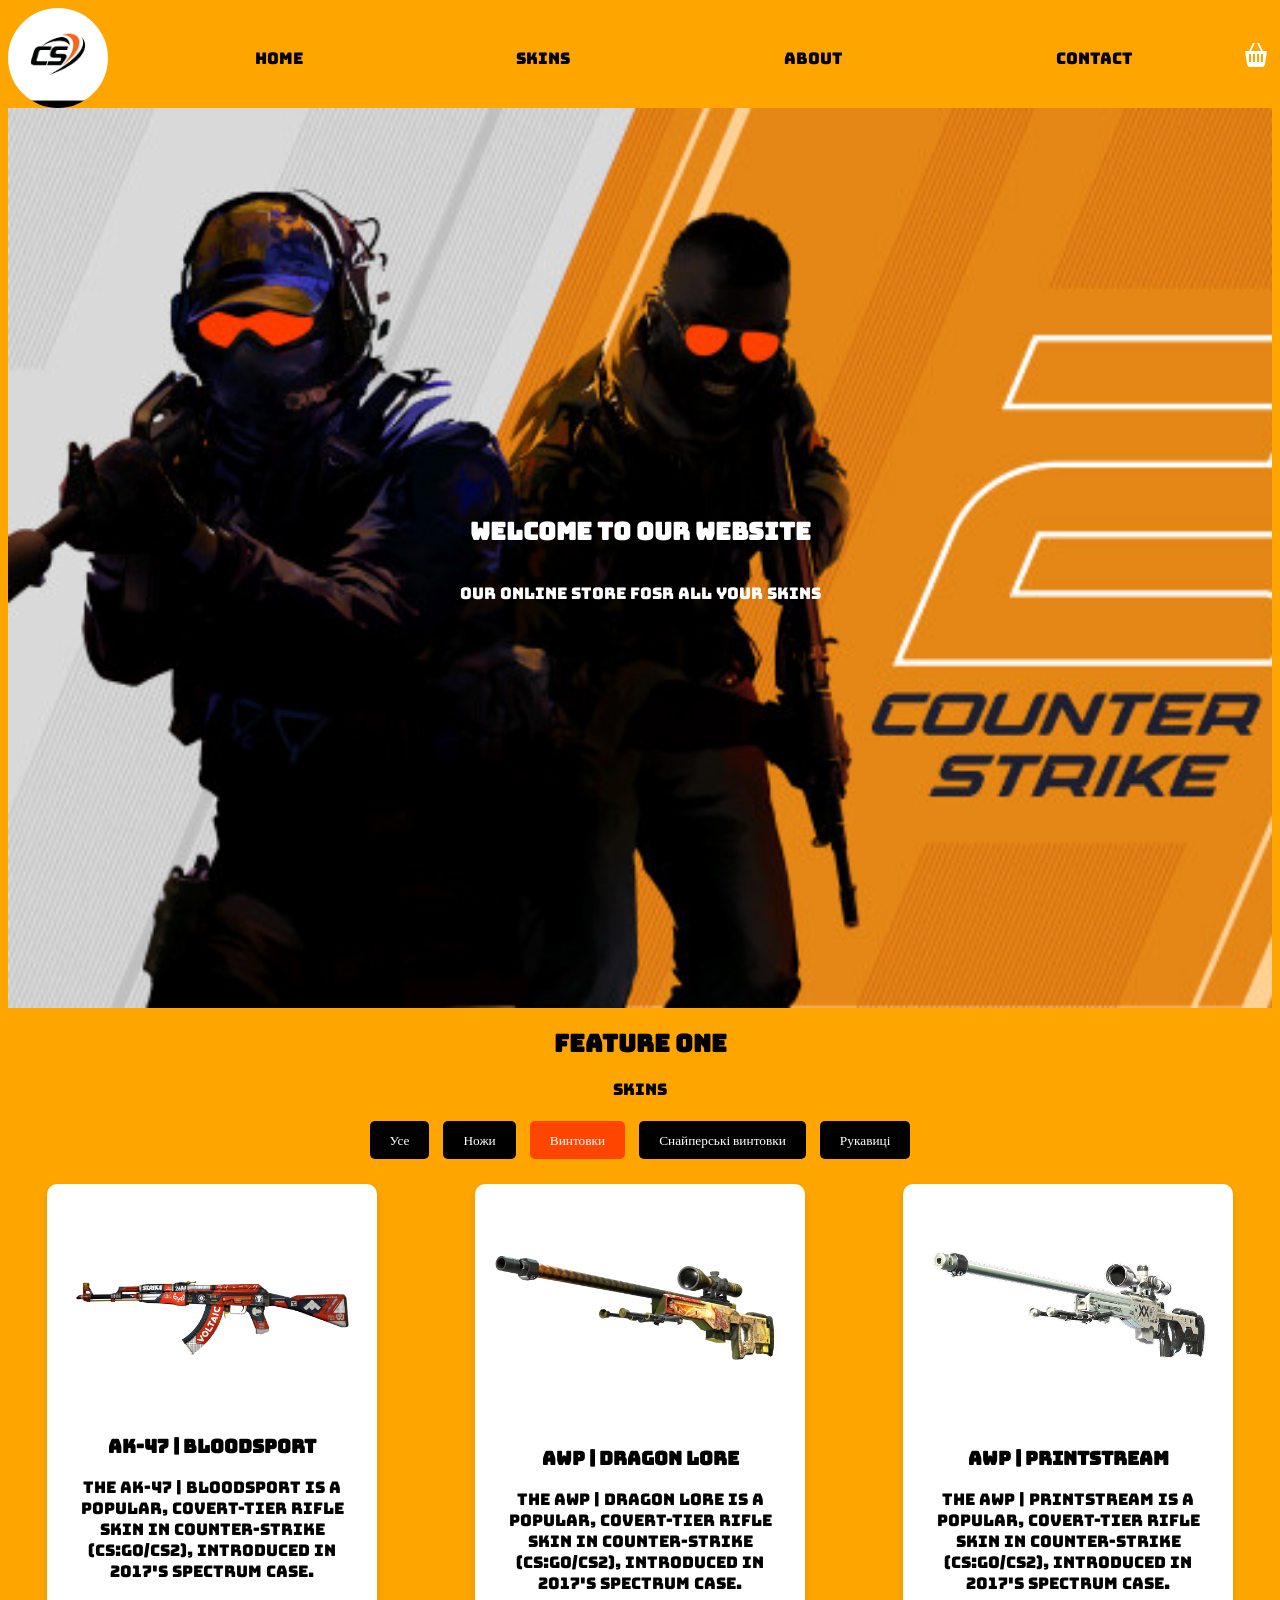
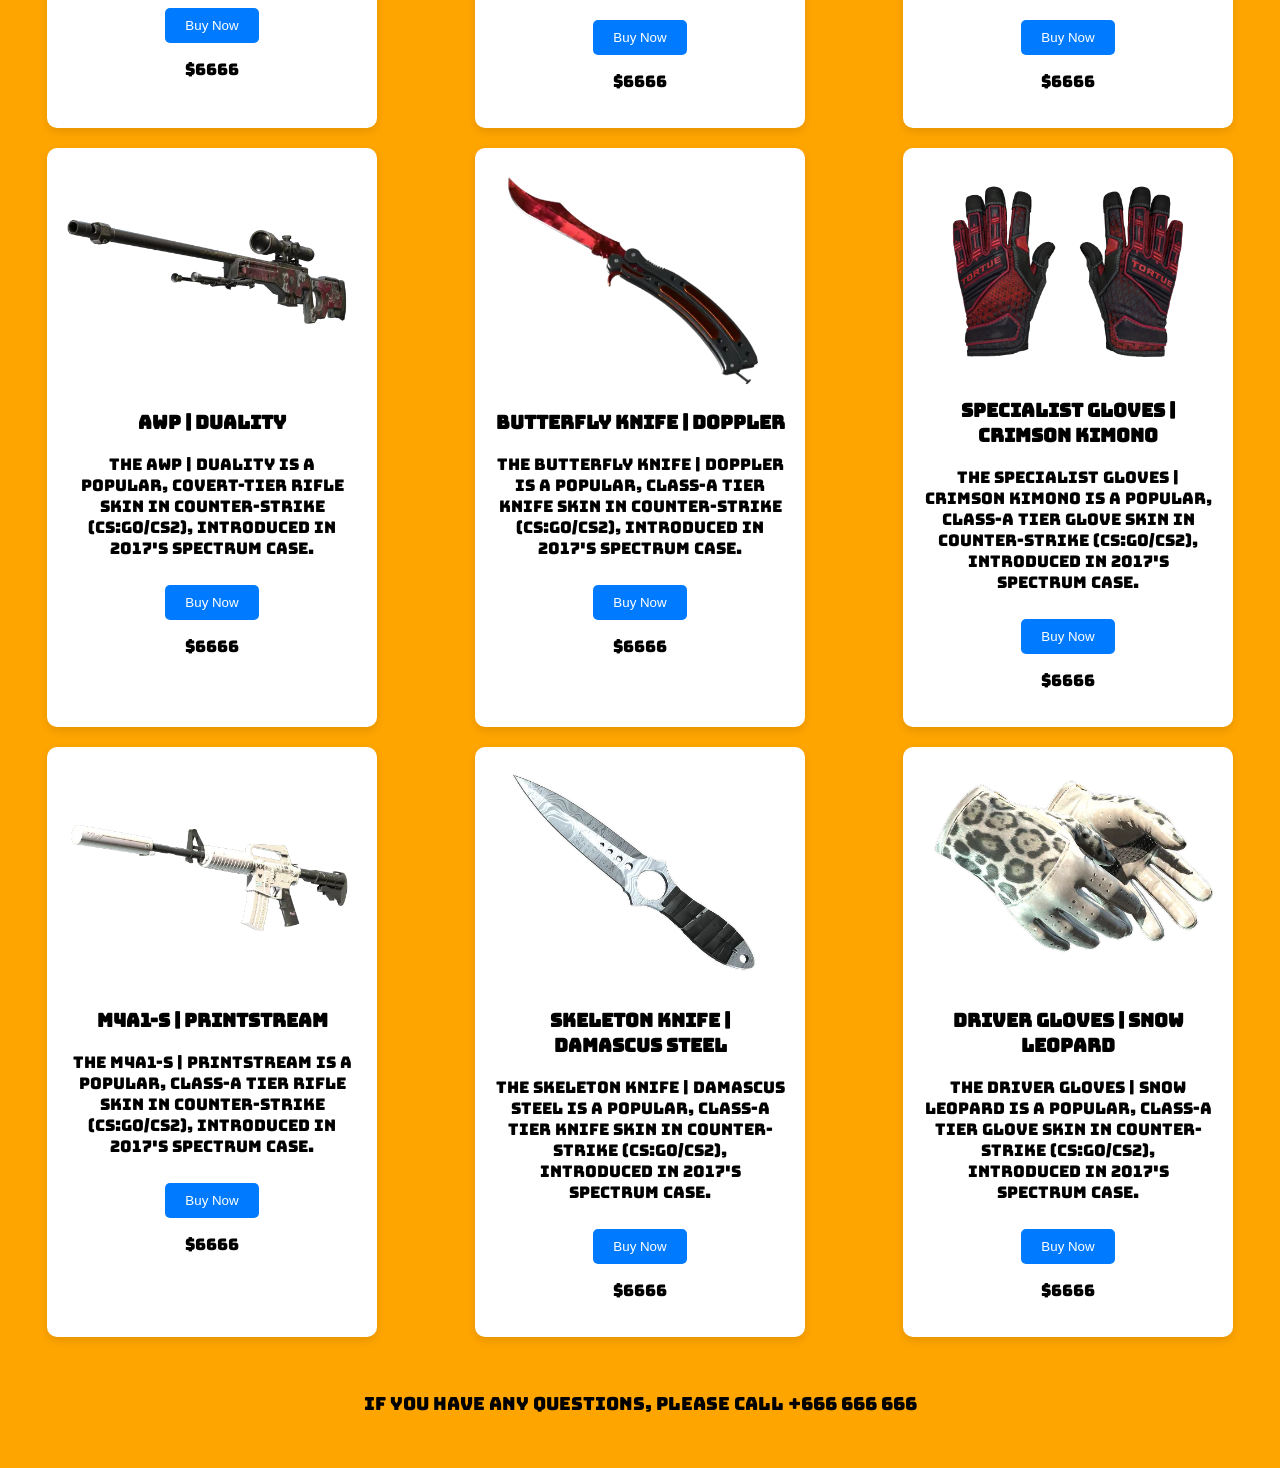
==== index.html @ 3e2fc069 "first commit" ====
<!DOCTYPE html>
<html lang="en">
<head>
    <meta charset="UTF-8">
    <meta name="viewport" content="width=device-width, initial-scale=1.0">
    <title>Document</title>
    <link rel="stylesheet" href="style.css">
</head>
<body>
    <header>
        <img src="./img/cs.png" alt="Logo" class="logo">
        <nav>
            <ul>
                <li><a href="#">Home</a></li>
                <li><a href="#">Skins</a></li>
                <li><a href="#">About</a></li>
                <li><a href="#">Contact</a></li>
            </ul>
        </nav>
        <div class="cart-icon" id="cart-icon">
        <svg xmlns="http://www.w3.org/2000/svg" width="32" height="32" viewBox="0 0 64 64" role="img" aria-label="Shopping basket">
          <title>Shopping basket</title>
          <path fill="white" fill-rule="evenodd" d="
            M10 22h44l-4 26c-0.5 4-3 6-6 6H20c-3 0-5.5-2-6-6l-4-26Z
            M18 28h4v16h-4z
            M26 28h4v16h-4z
            M34 28h4v16h-4z
            M42 28h4v16h-4z">
          </path>
          <path fill="white" d="M18 22L26 6h4l-8 16Z"></path>
          <path fill="white" d="M46 22L38 6h-4l8 16Z"></path>
        </svg>

      </div>
    </header>
    <main>
        <aside class="cart-modal">
            <h2>Ваші товари</h2>
            <p>Сумма: <span class="cart-total"></span></p>

            <div class="cart-buttons">
                <button id="btn-clear" class="sell-btn">Очистити кошик</button>
                <button id="btn-buy" class="buy-btn">Оформити замовлення</button>
            </div>
        </aside>
        <section class="hero">
            <h1>Welcome to Our Website</h1>
            <p>Our online store fosr all your skins</p>
           
        </section>
        <section class="features">
            <div class="feature">
                <h2>Feature One</h2>
                <p>Skins</p>
            </div>
            <div class="filter-buttons">
                <button data-filter="all" class="filter-btn">Усе</button>
                <button data-filter="knife" class="filter-btn">Ножи</button>
                <button data-filter="rifles" class="filter-btn active">Винтовки</button>
                <button data-filter="sniper" class="filter-btn">Снайперські винтовки</button>
                <button data-filter="gloves" class="filter-btn">Рукавиці</button>
            </div>
            <div class="cards">
                <div data-category="rifles" class="card">
                    <img src="./img/кровавий спорт.png" alt="Card Image">
                    <h3>AK-47 | Bloodsport</h3>
                    <p>The AK-47 | Bloodsport is a popular, Covert-tier rifle skin in Counter-Strike (CS:GO/CS2), introduced in 2017's Spectrum Case.</p>
                    <button class="buy-button">Buy Now</button>
                    <p class="card-price">$6666</p>
                </div>
                <div data-category="sniper" class="card">
                    <img src="./img/awp.webp" alt="Card Image">
                    <h3>AWP | Dragon Lore</h3>
                    <p>The AWP | Dragon Lore is a popular, Covert-tier rifle skin in Counter-Strike (CS:GO/CS2), introduced in 2017's Spectrum Case.</p>
                    <button class="buy-button">Buy Now</button>
                    <p class="card-price">$6666</p>
                </div>
                <div data-category="sniper" class="card">
                    <img src="./img/awp2.webp" alt="Card Image">
                    <h3>AWP | Printstream</h3>
                    <p>The AWP | Printstream is a popular, Covert-tier rifle skin in Counter-Strike (CS:GO/CS2), introduced in 2017's Spectrum Case.</p>
                    <button class="buy-button">Buy Now</button>
                    <p class="card-price">$6666</p>
                </div>
                <div data-category="sniper"  class="card">
                    <img src="./img/awp3.webp" alt="Card Image">
                    <h3>AWP | Duality</h3>
                    <p>The AWP | Duality is a popular, Covert-tier rifle skin in Counter-Strike (CS:GO/CS2), introduced in 2017's Spectrum Case.</p>
                    <button class="buy-button">Buy Now</button>
                    <p class="card-price">$6666</p>
                </div>
                <div data-category="knife" class="card">
                    <img src="./img/aaa.webp" alt="Card Image">
                    <h3>Butterfly Knife | Doppler</h3>
                    <p>The Butterfly Knife | Doppler is a popular, Class-A tier knife skin in Counter-Strike (CS:GO/CS2), introduced in 2017's Spectrum Case.</p>
                    <button class="buy-button">Buy Now</button>
                    <p class="card-price">$6666</p>
                </div>
                <div data-category="gloves" class="card">
                    <img src="./img/gg.png" alt="Card Image">
                    <h3> Specialist Gloves | Crimson Kimono</h3>
                    <p>The Specialist Gloves | Crimson Kimono is a popular, Class-A tier glove skin in Counter-Strike (CS:GO/CS2), introduced in 2017's Spectrum Case.</p>
                    <button class="buy-button">Buy Now</button>
                    <p class="card-price">$6666</p>
                </div>
                <div data-category="rifles" class="card">
                    <img src="./img/fff.webp" alt="Card Image">
                    <h3>M4A1-S | Printstream</h3>
                    <p>The M4A1-S | Printstream is a popular, Class-A tier rifle skin in Counter-Strike (CS:GO/CS2), introduced in 2017's Spectrum Case.</p>
                    <button class="buy-button">Buy Now</button>
                    <p class="card-price">$6666</p>
                </div>
                <div data-category="knife" class="card">
                    <img src="./img/вв.webp" alt="Card Image">
                    <h3> Skeleton Knife | Damascus Steel</h3>
                    <p>The Skeleton Knife | Damascus Steel is a popular, Class-A tier knife skin in Counter-Strike (CS:GO/CS2), introduced in 2017's Spectrum Case.</p>
                    <button class="buy-button">Buy Now</button>
                    <p class="card-price">$6666</p> 
                </div>
                <div data-category="gloves" class="card">
                    <img src="./img/уу.webp" alt="Card Image">
                    <h3>Driver Gloves | Snow Leopard</h3>
                    <p>The Driver Gloves | Snow Leopard is a popular, Class-A tier glove skin in Counter-Strike (CS:GO/CS2), introduced in 2017's Spectrum Case.</p>
                    <button class="buy-button">Buy Now</button>   
                    <p class="card-price">$6666</p>      
                </div>

            </div>

            <p class="contact-info">if you have any questions, please call +666 666 666</p>
            <script src="script.js"></script>
</body>
</html>
---- style.css ----
@import url('https://fonts.googleapis.com/css2?family=Bungee&display=swap');
.logo {
    width: 100px;
    height: 100px;
    border-radius: 50%;
}
header{
    display: flex;
    align-items: center;
}
nav ul {
    display: flex;
    list-style: none;
    justify-content: space-around;
    flex:1;
}
nav {
    flex:1;
}
ul li a {
    text-decoration: none;
    color: black;

}
body {
    font-family: 'Bungee', cursive;
    background-color: orange;
}
main{
    text-align: center;

}

.hero {
    background-image: url("img/cs2.jpg"); /* шлях до картинки */
    background-size: cover;        /* розтягує картинку на весь блок */
    background-position: center;   /* центрує картинку */
    background-repeat: no-repeat;  /* не повторює картинку */

    height: 100vh;
    color: white;  /* щоб текст був видимий */
    display: flex;
    justify-content: center;
    flex-direction: column;
}

.cards {
    display: flex;
    justify-content: space-around;
    margin-top: 20px;
    flex-wrap: wrap;
    gap: 20px;
}

.card {
    background-color: white;
    padding: 20px;
    border-radius: 10px;
    width: 23%;
    box-shadow: 0 4px 8px rgba(0,0,0,0.1);
    
}

.card img   {
    width: 100%;
    border-radius: 10px;
}

.contact-info {
    text-align: center;
    padding: 35px;
    margin-top: 20px;
    font-size: 18px;
    color: black;
}

.buy-button {
    background-color: #007BFF;
    color: white;
    border: none;
    padding: 10px 20px;
    border-radius: 5px;
    cursor: pointer;
    margin-top: 10px;
}

.filter-btn {
    background-color: #000000;
    color: white;
    border: none;
    padding: 10px 20px;
    border-radius: 5px;
    cursor: pointer;
    margin: 5px;
    font-family: 'Bungee', cursive;
}

.filter-btn.active{
    background-color: orangered;
}

.cart-modal {
    position: fixed;
    top: 0%;
    right: 0%;
    background-color: white;
    padding: 20px;
    border-radius: 10px;
    box-shadow: 0 4px 8px rgba(0,0,0,0.1);
    height: 100vh;
    display: none;
    &.active{
        display: block;
    }
}

.buy-btn {
    background-color: #28a745;
    color: white;
    border: none;
    padding: 10px 20px;
    border-radius: 5px;
    cursor: pointer;
    margin-top: 10px;
}

.sell-btn {
    background-color: #dc3545;
    color: white;
    border: none;
    padding: 10px 20px;
    border-radius: 5px;
    cursor: pointer;
    margin-top: 10px;
}
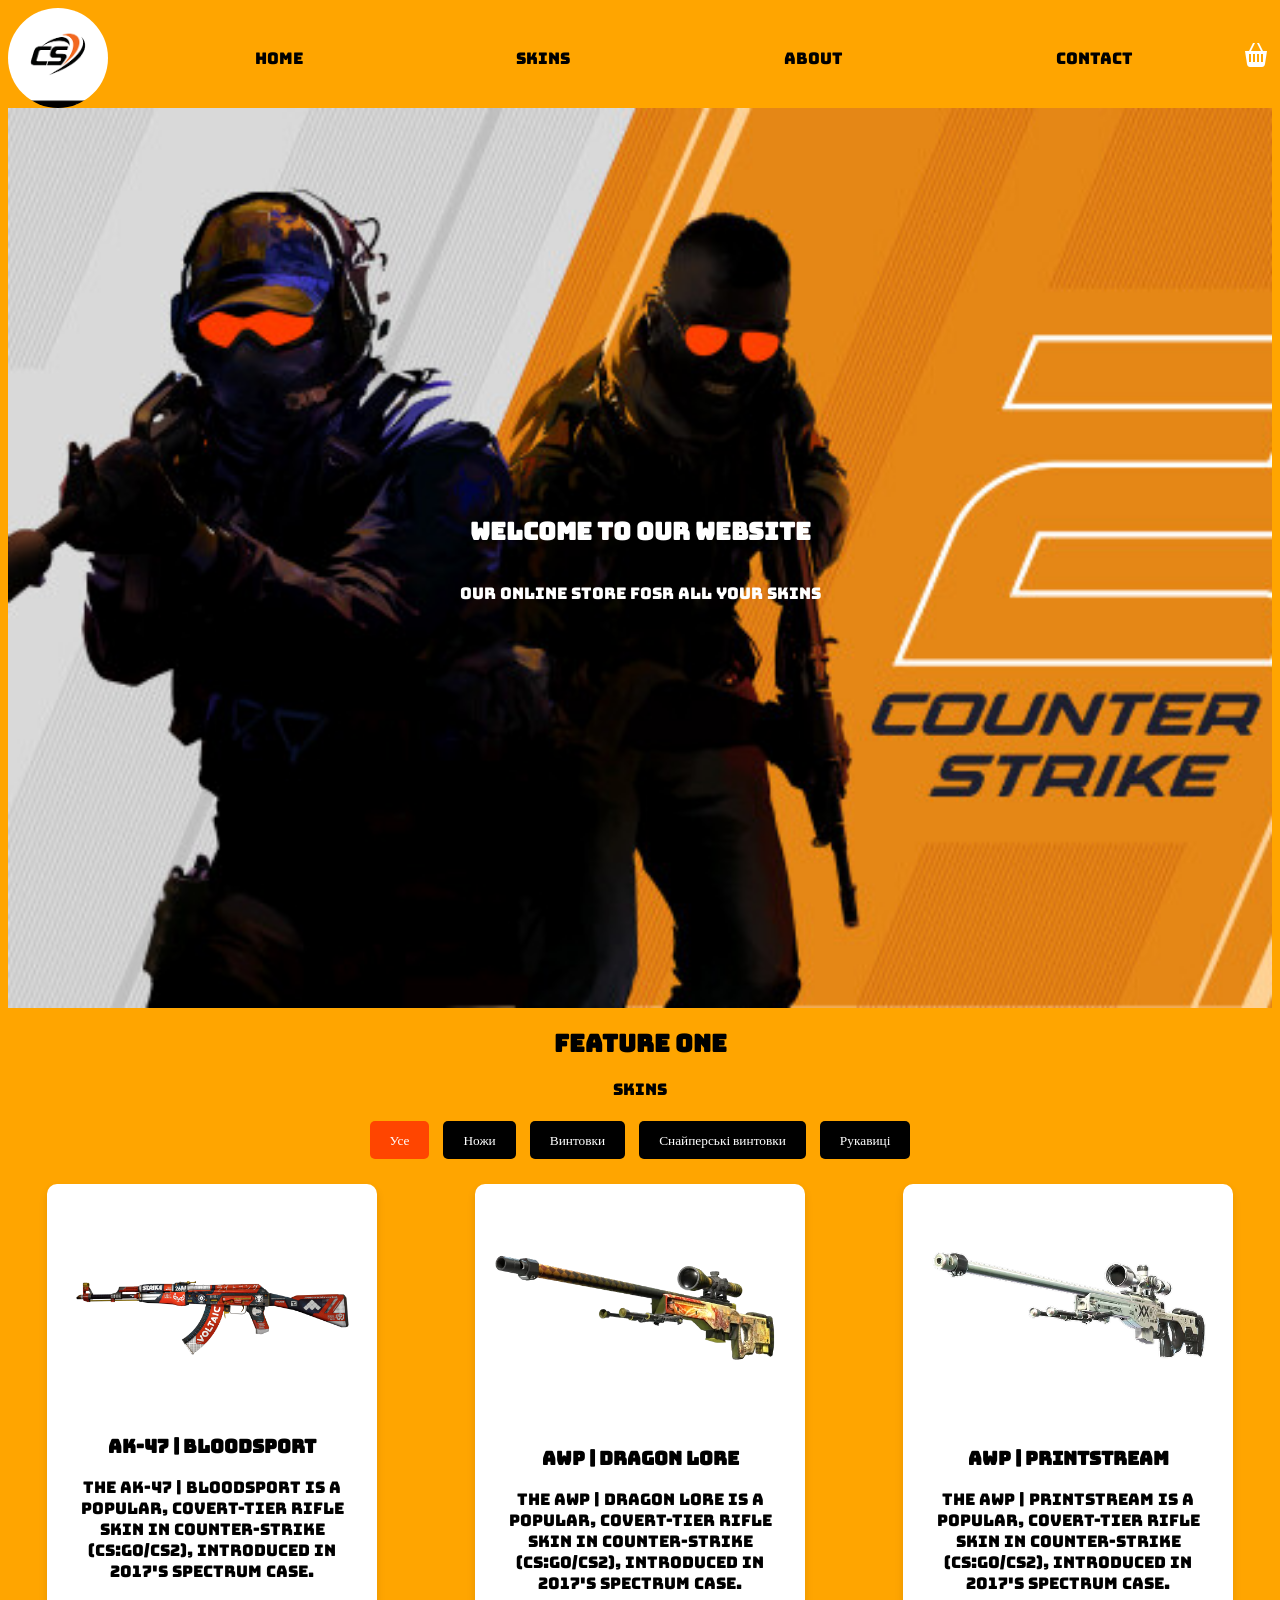
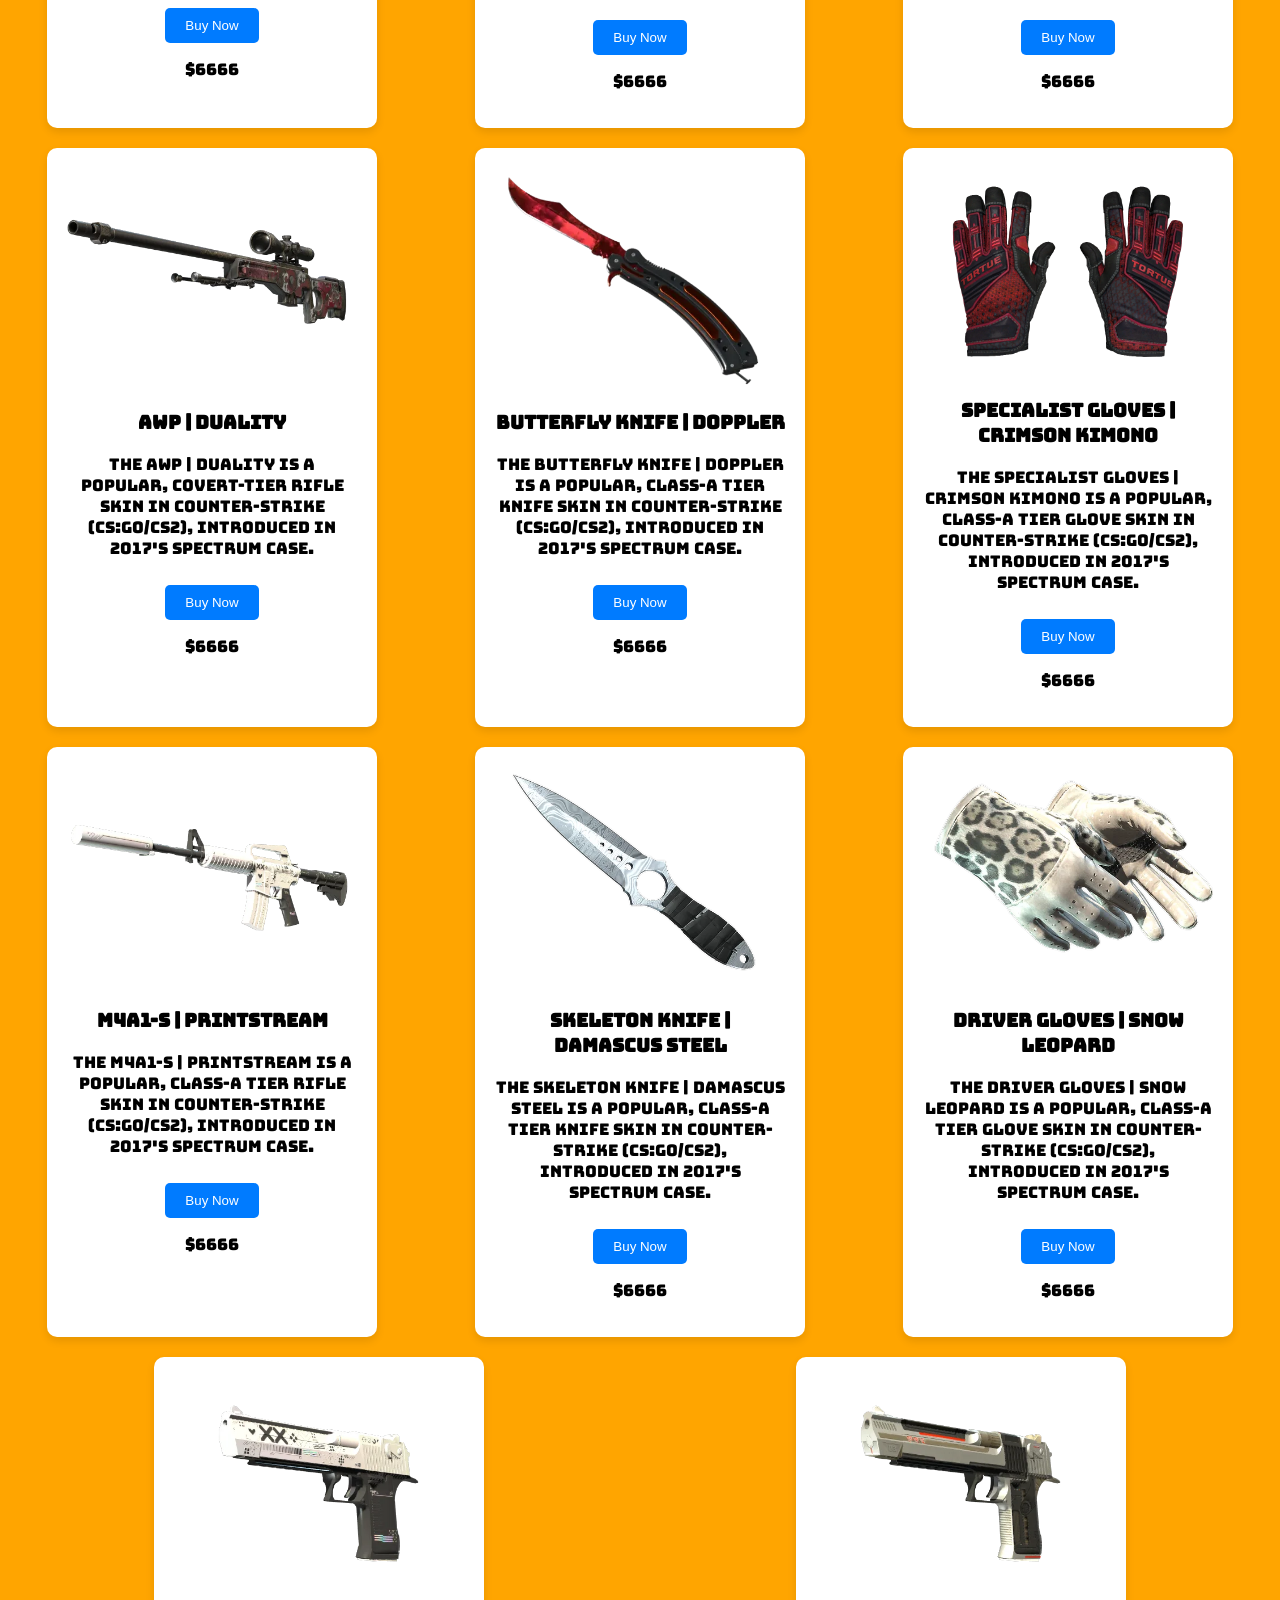
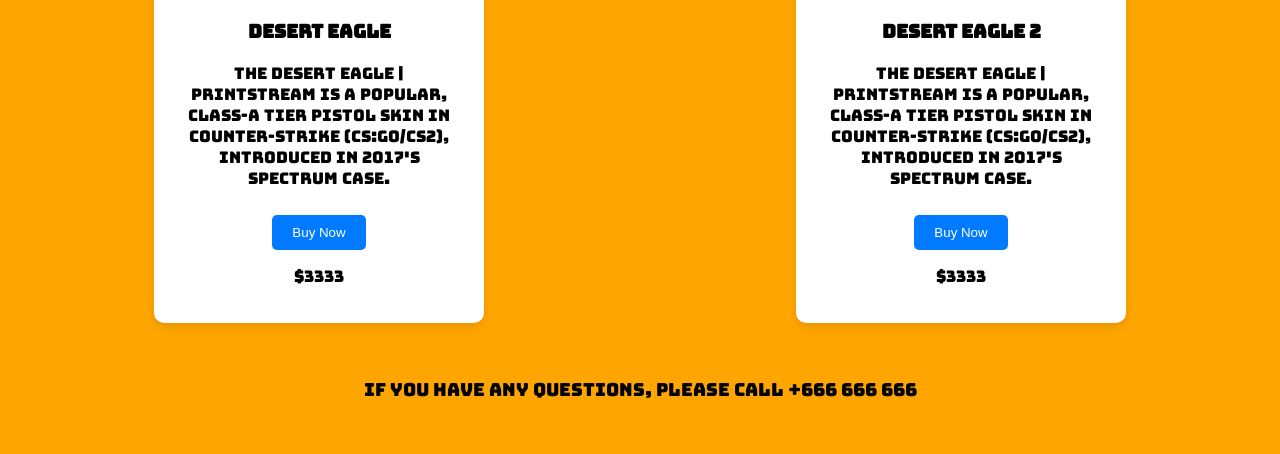
==== commit 6f90d2f4: "Refactors product cards to load dynamically from JSON Migrates skin card data to an external JSON fi" ====
--- a/index.html
+++ b/index.html
@@ -36,13 +36,14 @@
     <main>
         <aside class="cart-modal">
             <h2>Ваші товари</h2>
+            <ul class="cart-items"></ul>
             <p>Сумма: <span class="cart-total"></span></p>
-
             <div class="cart-buttons">
                 <button id="btn-clear" class="sell-btn">Очистити кошик</button>
                 <button id="btn-buy" class="buy-btn">Оформити замовлення</button>
             </div>
         </aside>
+        
         <section class="hero">
             <h1>Welcome to Our Website</h1>
             <p>Our online store fosr all your skins</p>
@@ -54,78 +55,13 @@
                 <p>Skins</p>
             </div>
             <div class="filter-buttons">
-                <button data-filter="all" class="filter-btn">Усе</button>
+                <button data-filter="all" class="filter-btn active">Усе</button>
                 <button data-filter="knife" class="filter-btn">Ножи</button>
-                <button data-filter="rifles" class="filter-btn active">Винтовки</button>
+                <button data-filter="rifles" class="filter-btn">Винтовки</button>
                 <button data-filter="sniper" class="filter-btn">Снайперські винтовки</button>
                 <button data-filter="gloves" class="filter-btn">Рукавиці</button>
             </div>
-            <div class="cards">
-                <div data-category="rifles" class="card">
-                    <img src="./img/кровавий спорт.png" alt="Card Image">
-                    <h3>AK-47 | Bloodsport</h3>
-                    <p>The AK-47 | Bloodsport is a popular, Covert-tier rifle skin in Counter-Strike (CS:GO/CS2), introduced in 2017's Spectrum Case.</p>
-                    <button class="buy-button">Buy Now</button>
-                    <p class="card-price">$6666</p>
-                </div>
-                <div data-category="sniper" class="card">
-                    <img src="./img/awp.webp" alt="Card Image">
-                    <h3>AWP | Dragon Lore</h3>
-                    <p>The AWP | Dragon Lore is a popular, Covert-tier rifle skin in Counter-Strike (CS:GO/CS2), introduced in 2017's Spectrum Case.</p>
-                    <button class="buy-button">Buy Now</button>
-                    <p class="card-price">$6666</p>
-                </div>
-                <div data-category="sniper" class="card">
-                    <img src="./img/awp2.webp" alt="Card Image">
-                    <h3>AWP | Printstream</h3>
-                    <p>The AWP | Printstream is a popular, Covert-tier rifle skin in Counter-Strike (CS:GO/CS2), introduced in 2017's Spectrum Case.</p>
-                    <button class="buy-button">Buy Now</button>
-                    <p class="card-price">$6666</p>
-                </div>
-                <div data-category="sniper"  class="card">
-                    <img src="./img/awp3.webp" alt="Card Image">
-                    <h3>AWP | Duality</h3>
-                    <p>The AWP | Duality is a popular, Covert-tier rifle skin in Counter-Strike (CS:GO/CS2), introduced in 2017's Spectrum Case.</p>
-                    <button class="buy-button">Buy Now</button>
-                    <p class="card-price">$6666</p>
-                </div>
-                <div data-category="knife" class="card">
-                    <img src="./img/aaa.webp" alt="Card Image">
-                    <h3>Butterfly Knife | Doppler</h3>
-                    <p>The Butterfly Knife | Doppler is a popular, Class-A tier knife skin in Counter-Strike (CS:GO/CS2), introduced in 2017's Spectrum Case.</p>
-                    <button class="buy-button">Buy Now</button>
-                    <p class="card-price">$6666</p>
-                </div>
-                <div data-category="gloves" class="card">
-                    <img src="./img/gg.png" alt="Card Image">
-                    <h3> Specialist Gloves | Crimson Kimono</h3>
-                    <p>The Specialist Gloves | Crimson Kimono is a popular, Class-A tier glove skin in Counter-Strike (CS:GO/CS2), introduced in 2017's Spectrum Case.</p>
-                    <button class="buy-button">Buy Now</button>
-                    <p class="card-price">$6666</p>
-                </div>
-                <div data-category="rifles" class="card">
-                    <img src="./img/fff.webp" alt="Card Image">
-                    <h3>M4A1-S | Printstream</h3>
-                    <p>The M4A1-S | Printstream is a popular, Class-A tier rifle skin in Counter-Strike (CS:GO/CS2), introduced in 2017's Spectrum Case.</p>
-                    <button class="buy-button">Buy Now</button>
-                    <p class="card-price">$6666</p>
-                </div>
-                <div data-category="knife" class="card">
-                    <img src="./img/вв.webp" alt="Card Image">
-                    <h3> Skeleton Knife | Damascus Steel</h3>
-                    <p>The Skeleton Knife | Damascus Steel is a popular, Class-A tier knife skin in Counter-Strike (CS:GO/CS2), introduced in 2017's Spectrum Case.</p>
-                    <button class="buy-button">Buy Now</button>
-                    <p class="card-price">$6666</p> 
-                </div>
-                <div data-category="gloves" class="card">
-                    <img src="./img/уу.webp" alt="Card Image">
-                    <h3>Driver Gloves | Snow Leopard</h3>
-                    <p>The Driver Gloves | Snow Leopard is a popular, Class-A tier glove skin in Counter-Strike (CS:GO/CS2), introduced in 2017's Spectrum Case.</p>
-                    <button class="buy-button">Buy Now</button>   
-                    <p class="card-price">$6666</p>      
-                </div>
-
-            </div>
+            <div class="cards"></div>
 
             <p class="contact-info">if you have any questions, please call +666 666 666</p>
             <script src="script.js"></script>
--- a/style.css
+++ b/style.css
@@ -134,3 +134,7 @@
     margin-top: 10px;
 }
 
+.cart-items li{
+    list-style: none;
+}
+
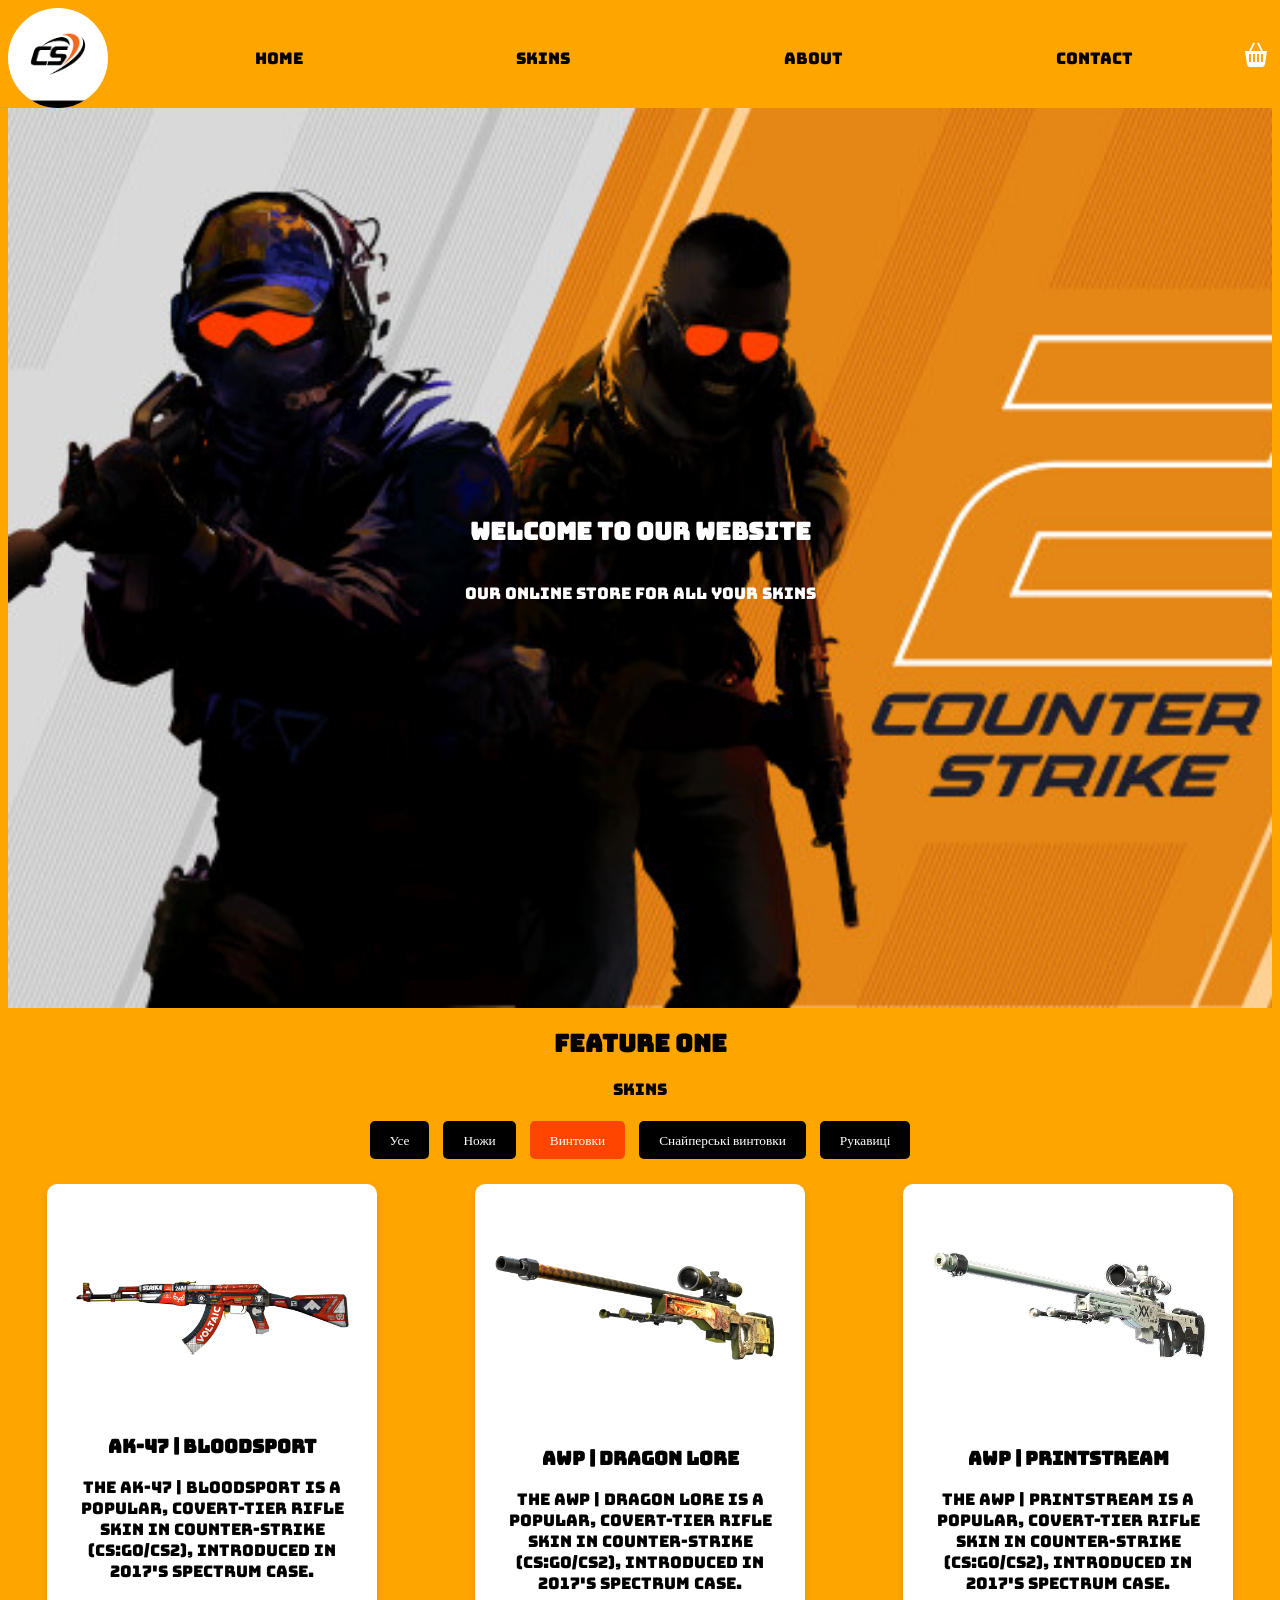
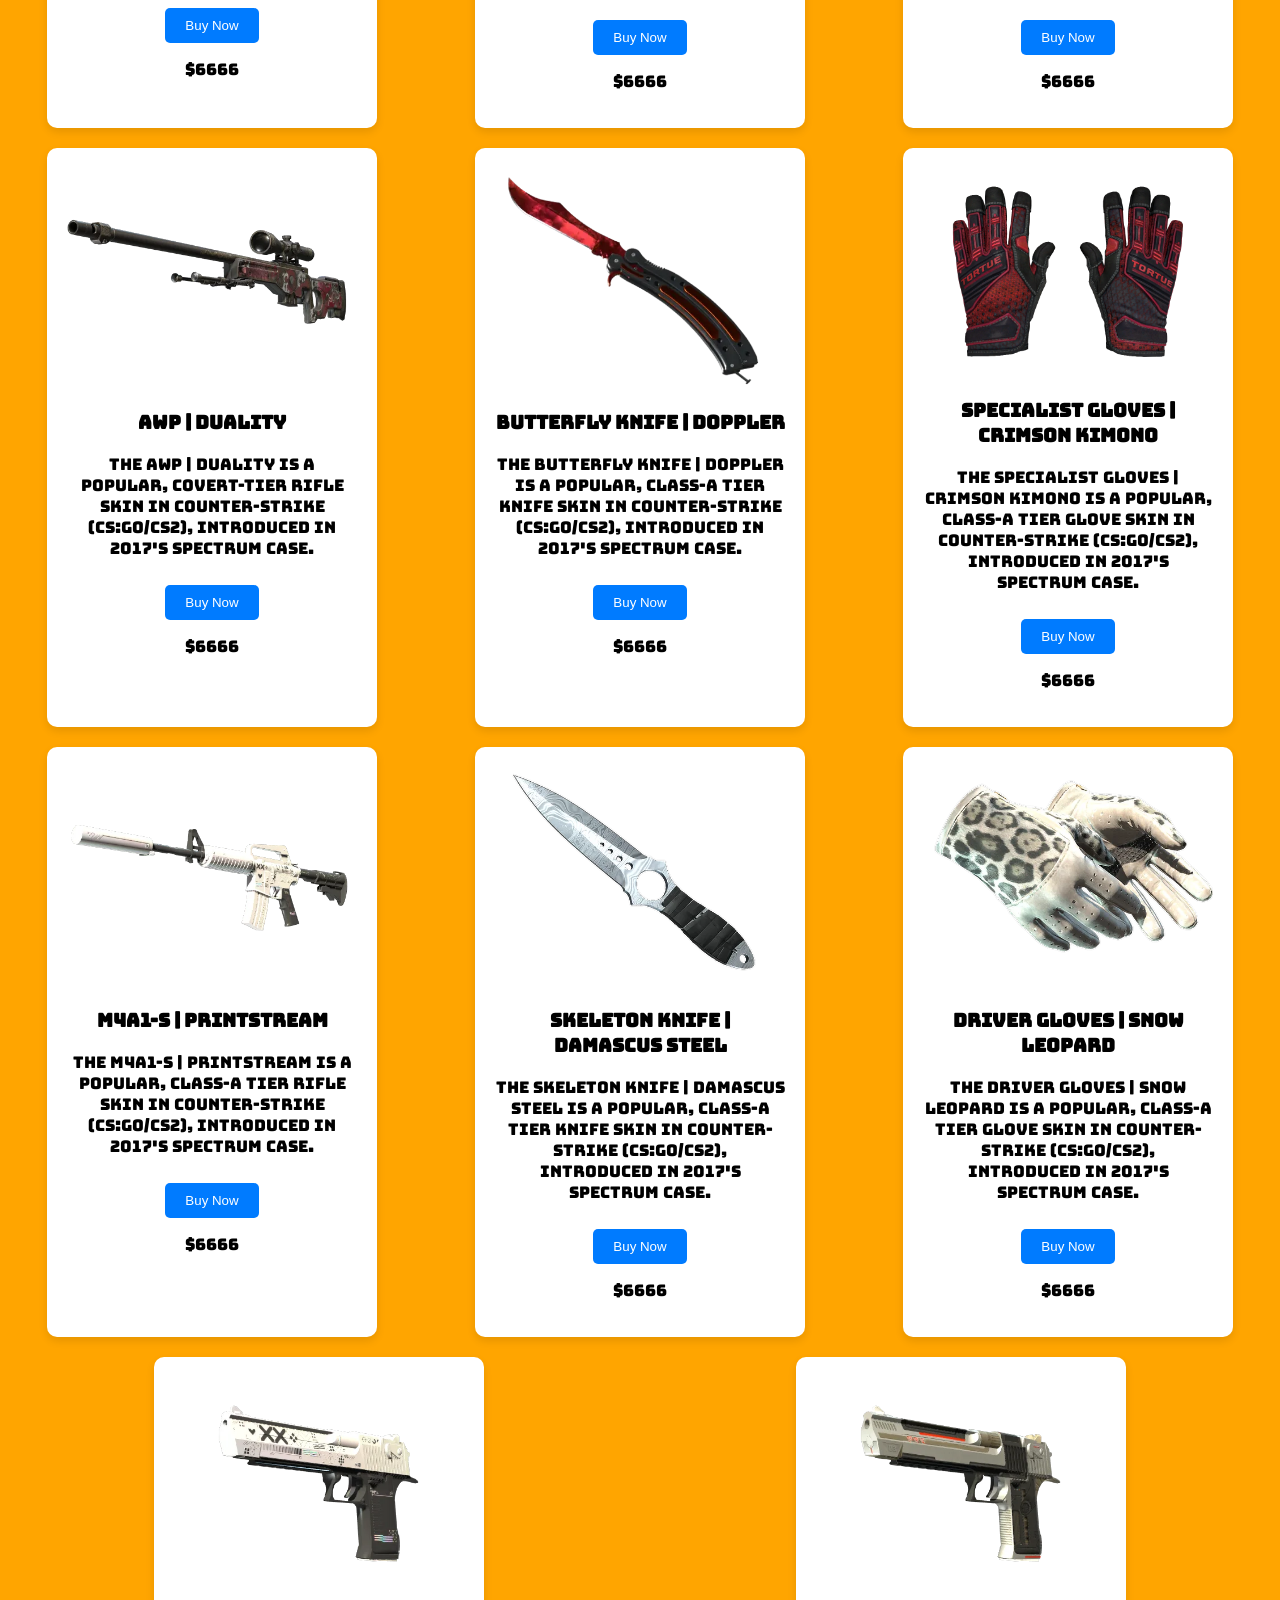
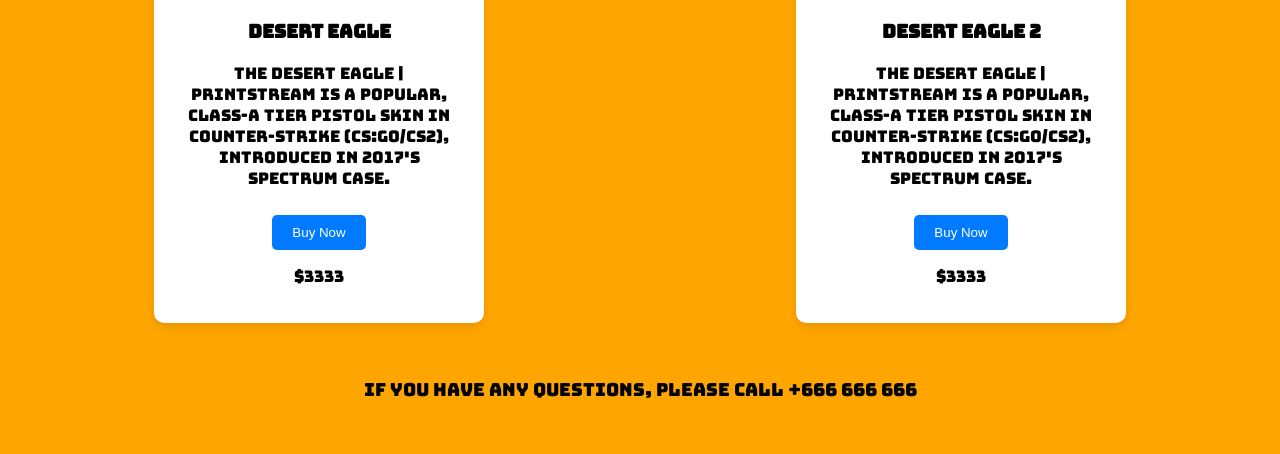
==== commit eab724a2: "Add cards.json and update index.html, script.js, and style.css for dynamic card rendering and cart f" ====
--- a/index.html
+++ b/index.html
@@ -35,18 +35,19 @@
     </header>
     <main>
         <aside class="cart-modal">
-            <h2>Ваші товари</h2>
-            <ul class="cart-items"></ul>
-            <p>Сумма: <span class="cart-total"></span></p>
-            <div class="cart-buttons">
+              <div class="cart-buttons">
                 <button id="btn-clear" class="sell-btn">Очистити кошик</button>
                 <button id="btn-buy" class="buy-btn">Оформити замовлення</button>
             </div>
+            <h2>Ваші товари</h2>
+            <ul class="cart-items"></ul>
+            
+            <p>Сумма: <span class="cart-total"></span></p>
+            
         </aside>
-        
         <section class="hero">
             <h1>Welcome to Our Website</h1>
-            <p>Our online store fosr all your skins</p>
+            <p>Our online store for all your skins</p>
            
         </section>
         <section class="features">
@@ -55,13 +56,16 @@
                 <p>Skins</p>
             </div>
             <div class="filter-buttons">
-                <button data-filter="all" class="filter-btn active">Усе</button>
+                <button data-filter="all" class="filter-btn">Усе</button>
                 <button data-filter="knife" class="filter-btn">Ножи</button>
-                <button data-filter="rifles" class="filter-btn">Винтовки</button>
+                <button data-filter="rifles" class="filter-btn active">Винтовки</button>
                 <button data-filter="sniper" class="filter-btn">Снайперські винтовки</button>
                 <button data-filter="gloves" class="filter-btn">Рукавиці</button>
             </div>
-            <div class="cards"></div>
+            <div class="cards">
+        
+
+            </div>
 
             <p class="contact-info">if you have any questions, please call +666 666 666</p>
             <script src="script.js"></script>
--- a/style.css
+++ b/style.css
@@ -111,6 +111,7 @@
     display: none;
     &.active{
         display: block;
+        z-index: 101;
     }
 }
 
@@ -134,7 +135,14 @@
     margin-top: 10px;
 }
 
-.cart-items li{
-    list-style: none;
+.cart-items li {
+
+    list-style  : none;
+    margin-bottom: 10px;
 }
-
+header{
+    position: sticky;
+    top: 0;
+    z-index: 100;
+    background-color: orange;
+}
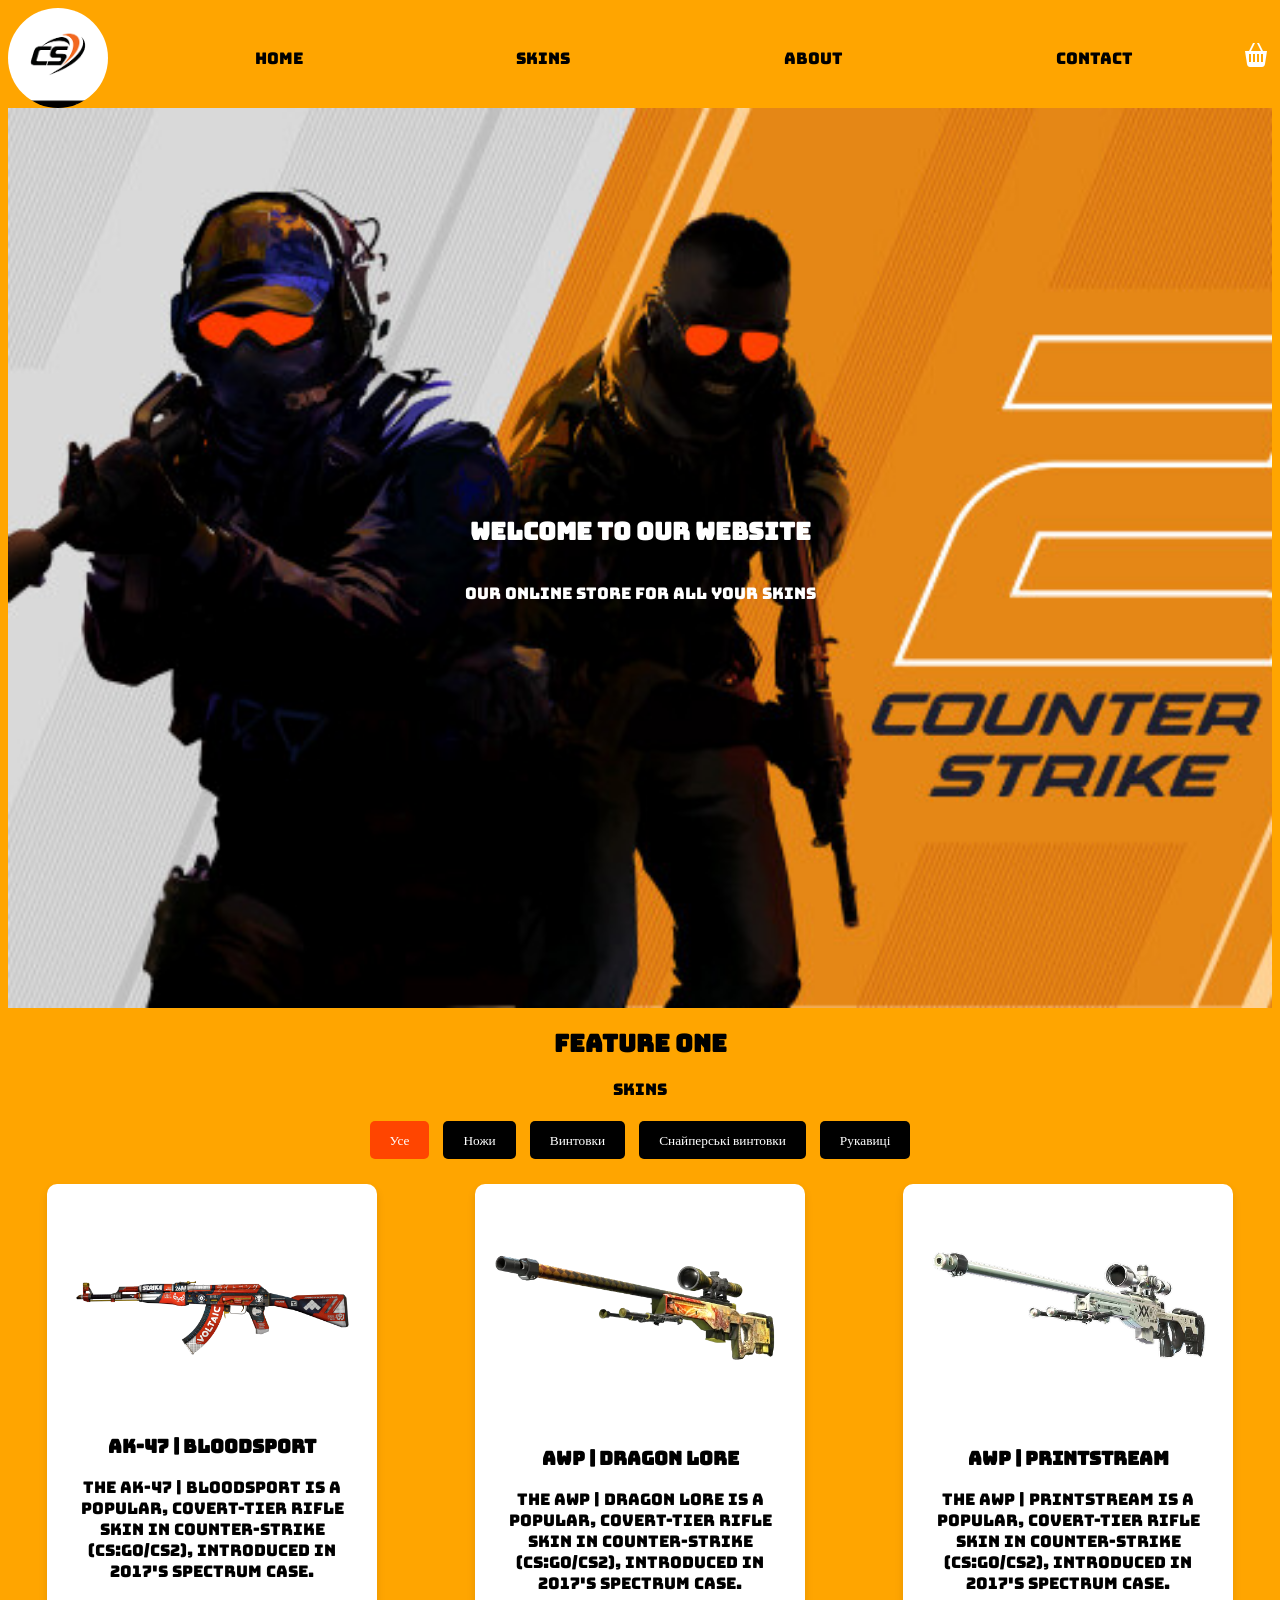
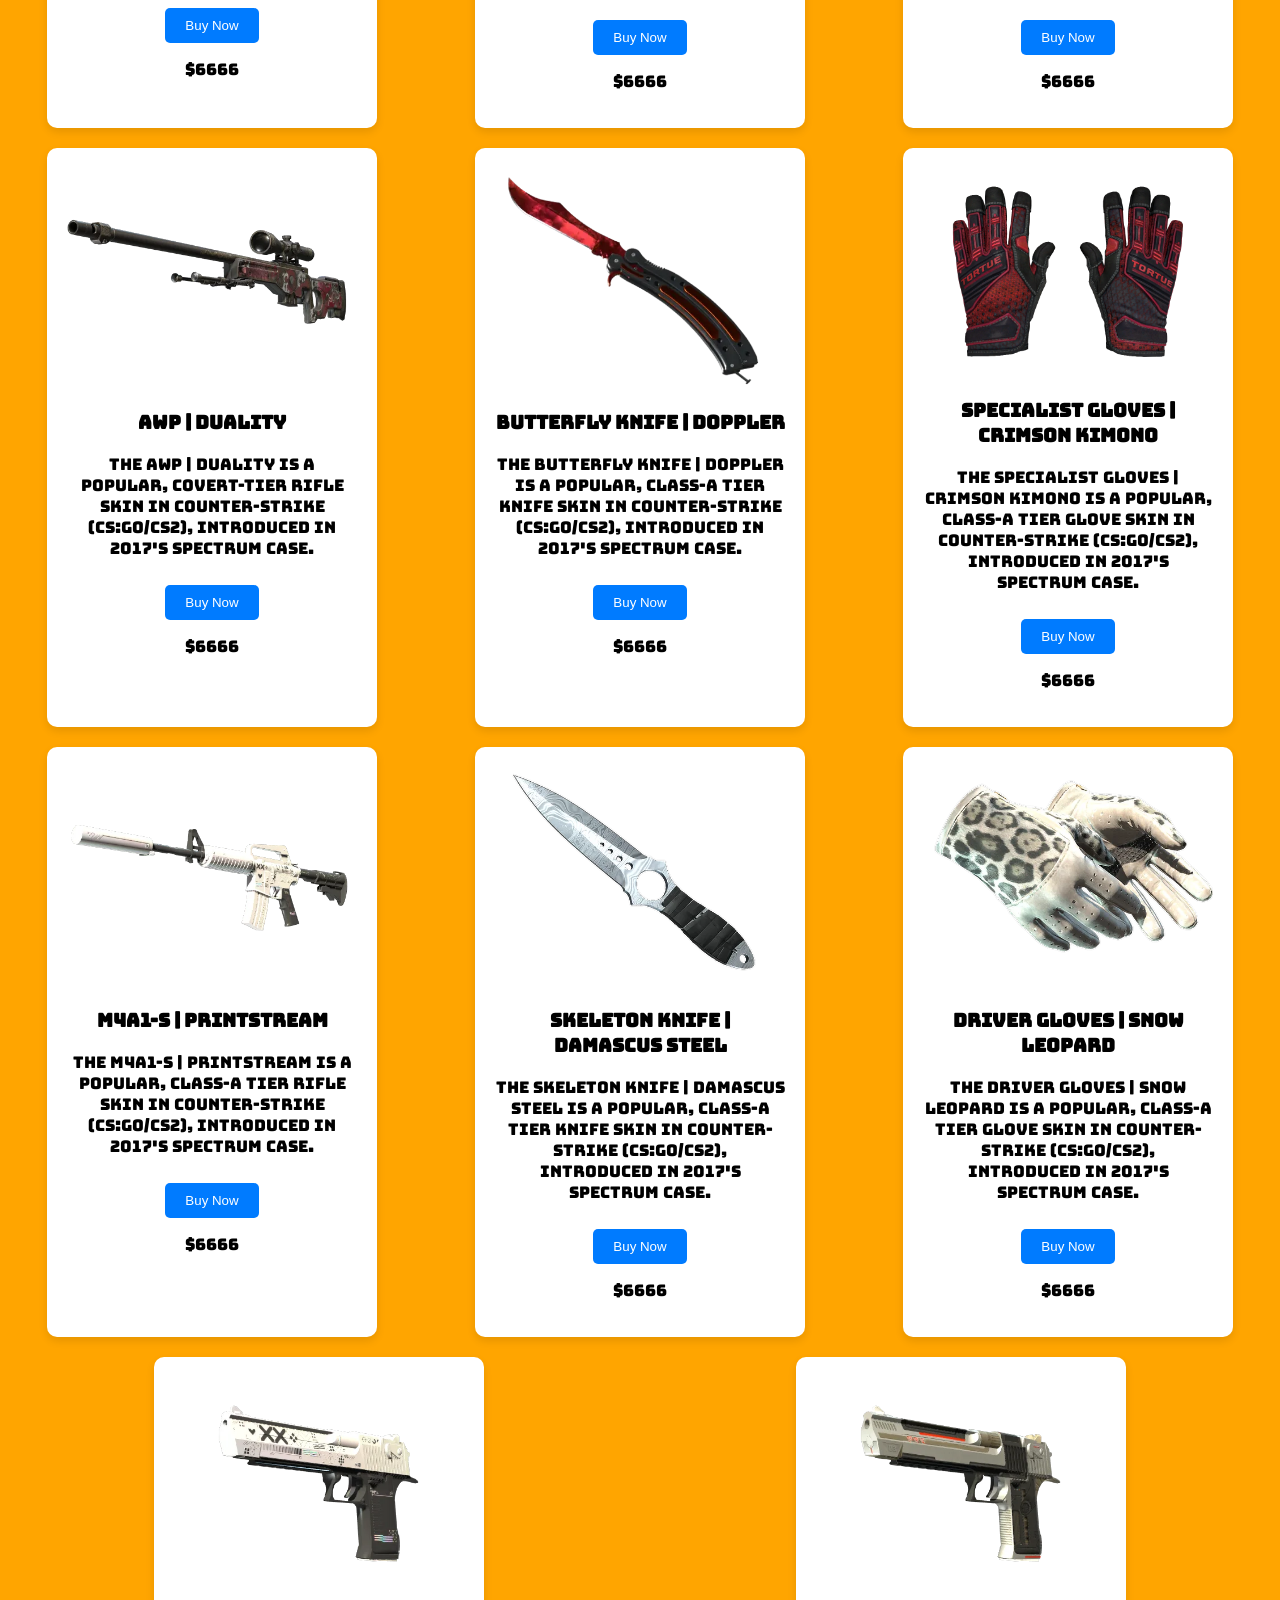
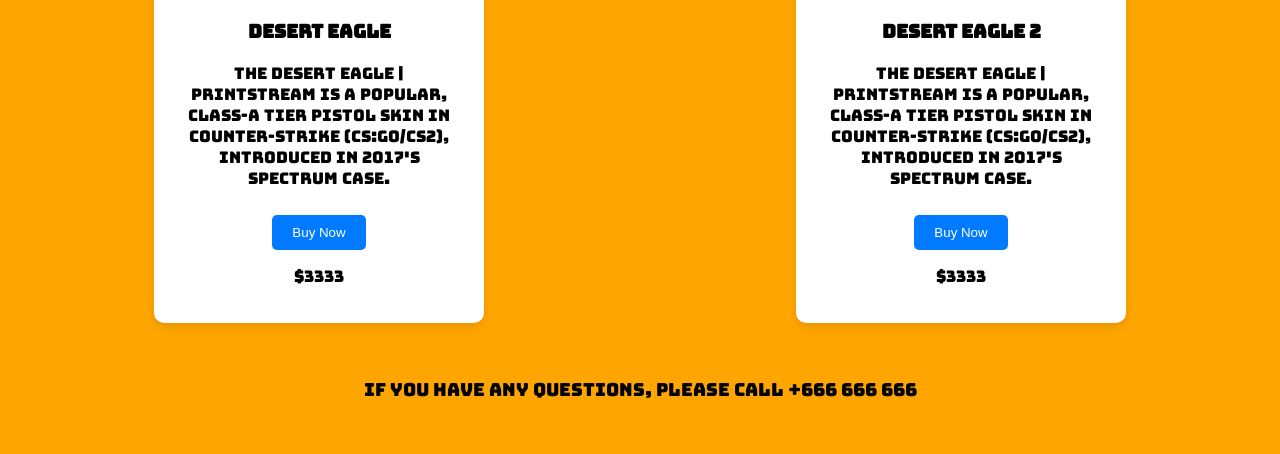
==== commit dc490480: "fix: hotfix" ====
--- a/index.html
+++ b/index.html
@@ -56,9 +56,9 @@
                 <p>Skins</p>
             </div>
             <div class="filter-buttons">
-                <button data-filter="all" class="filter-btn">Усе</button>
+                <button data-filter="all" class="filter-btn active">Усе</button>
                 <button data-filter="knife" class="filter-btn">Ножи</button>
-                <button data-filter="rifles" class="filter-btn active">Винтовки</button>
+                <button data-filter="rifles" class="filter-btn">Винтовки</button>
                 <button data-filter="sniper" class="filter-btn">Снайперські винтовки</button>
                 <button data-filter="gloves" class="filter-btn">Рукавиці</button>
             </div>
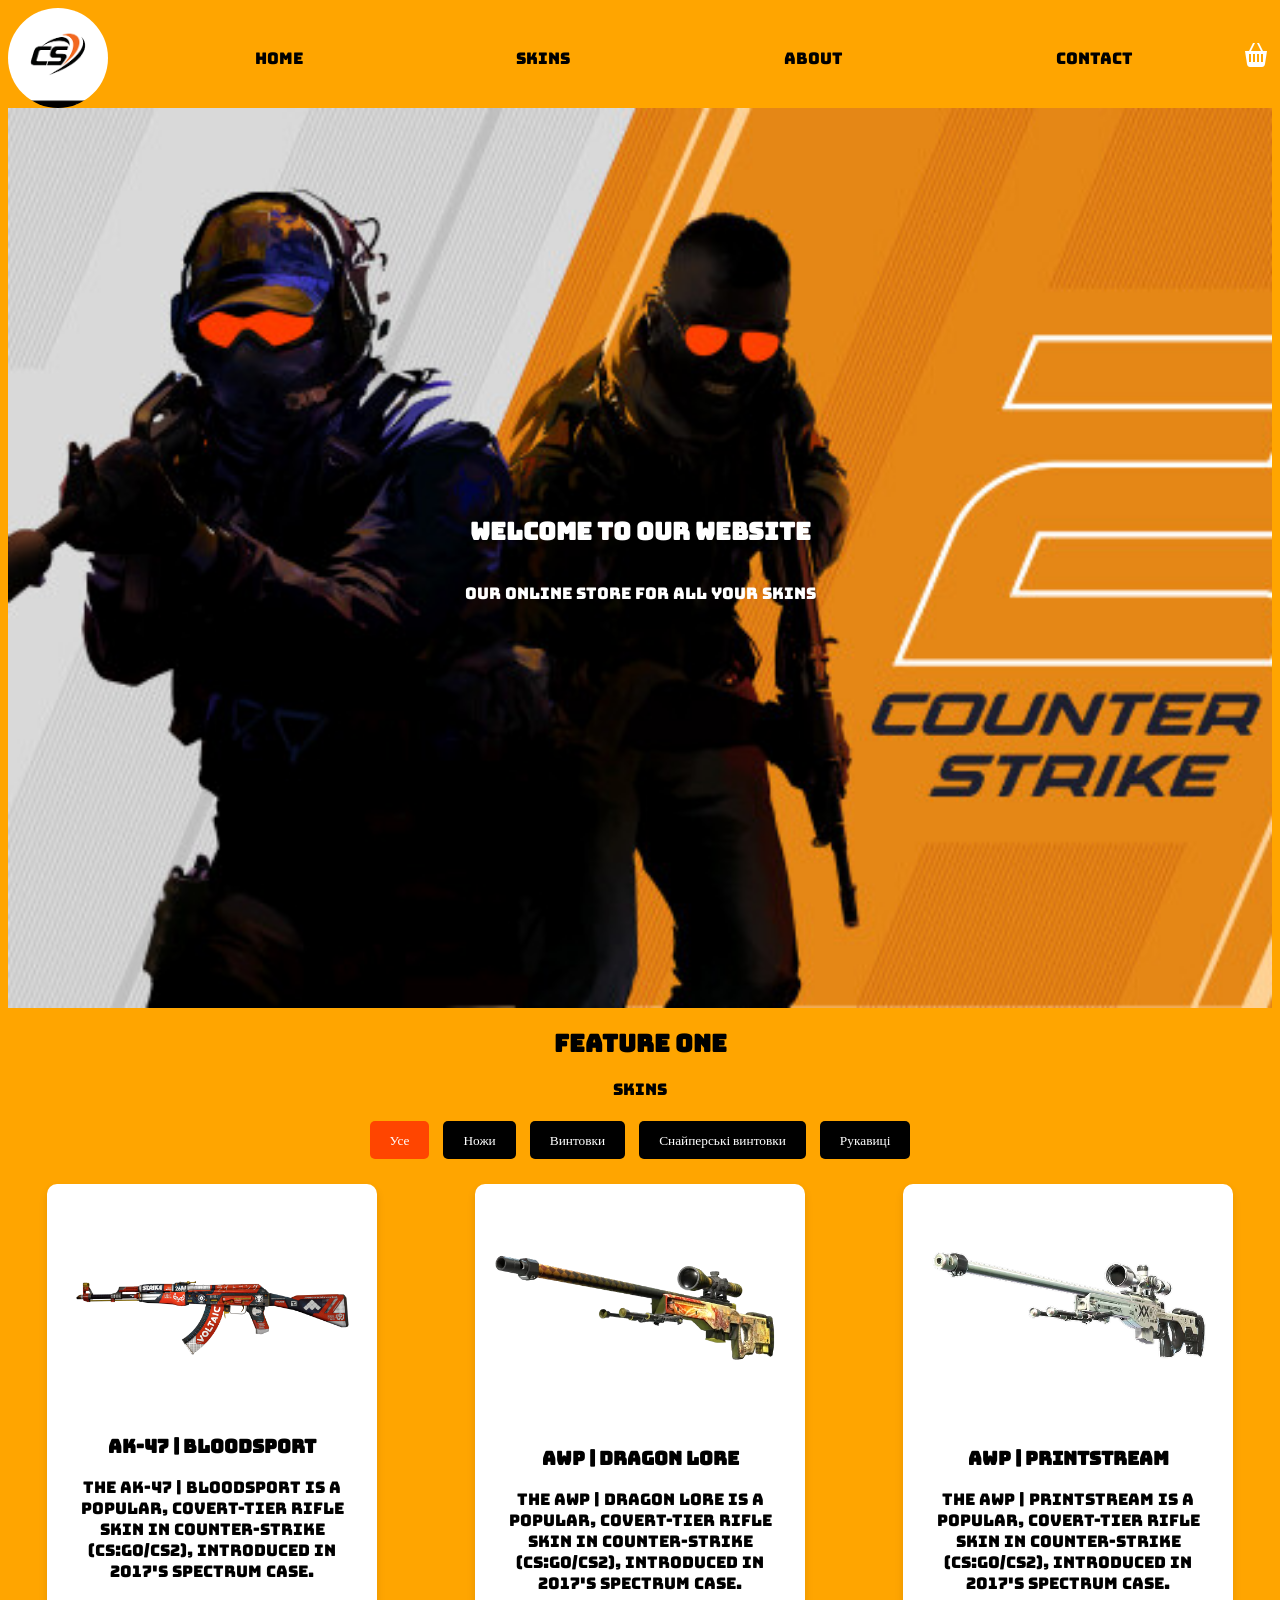
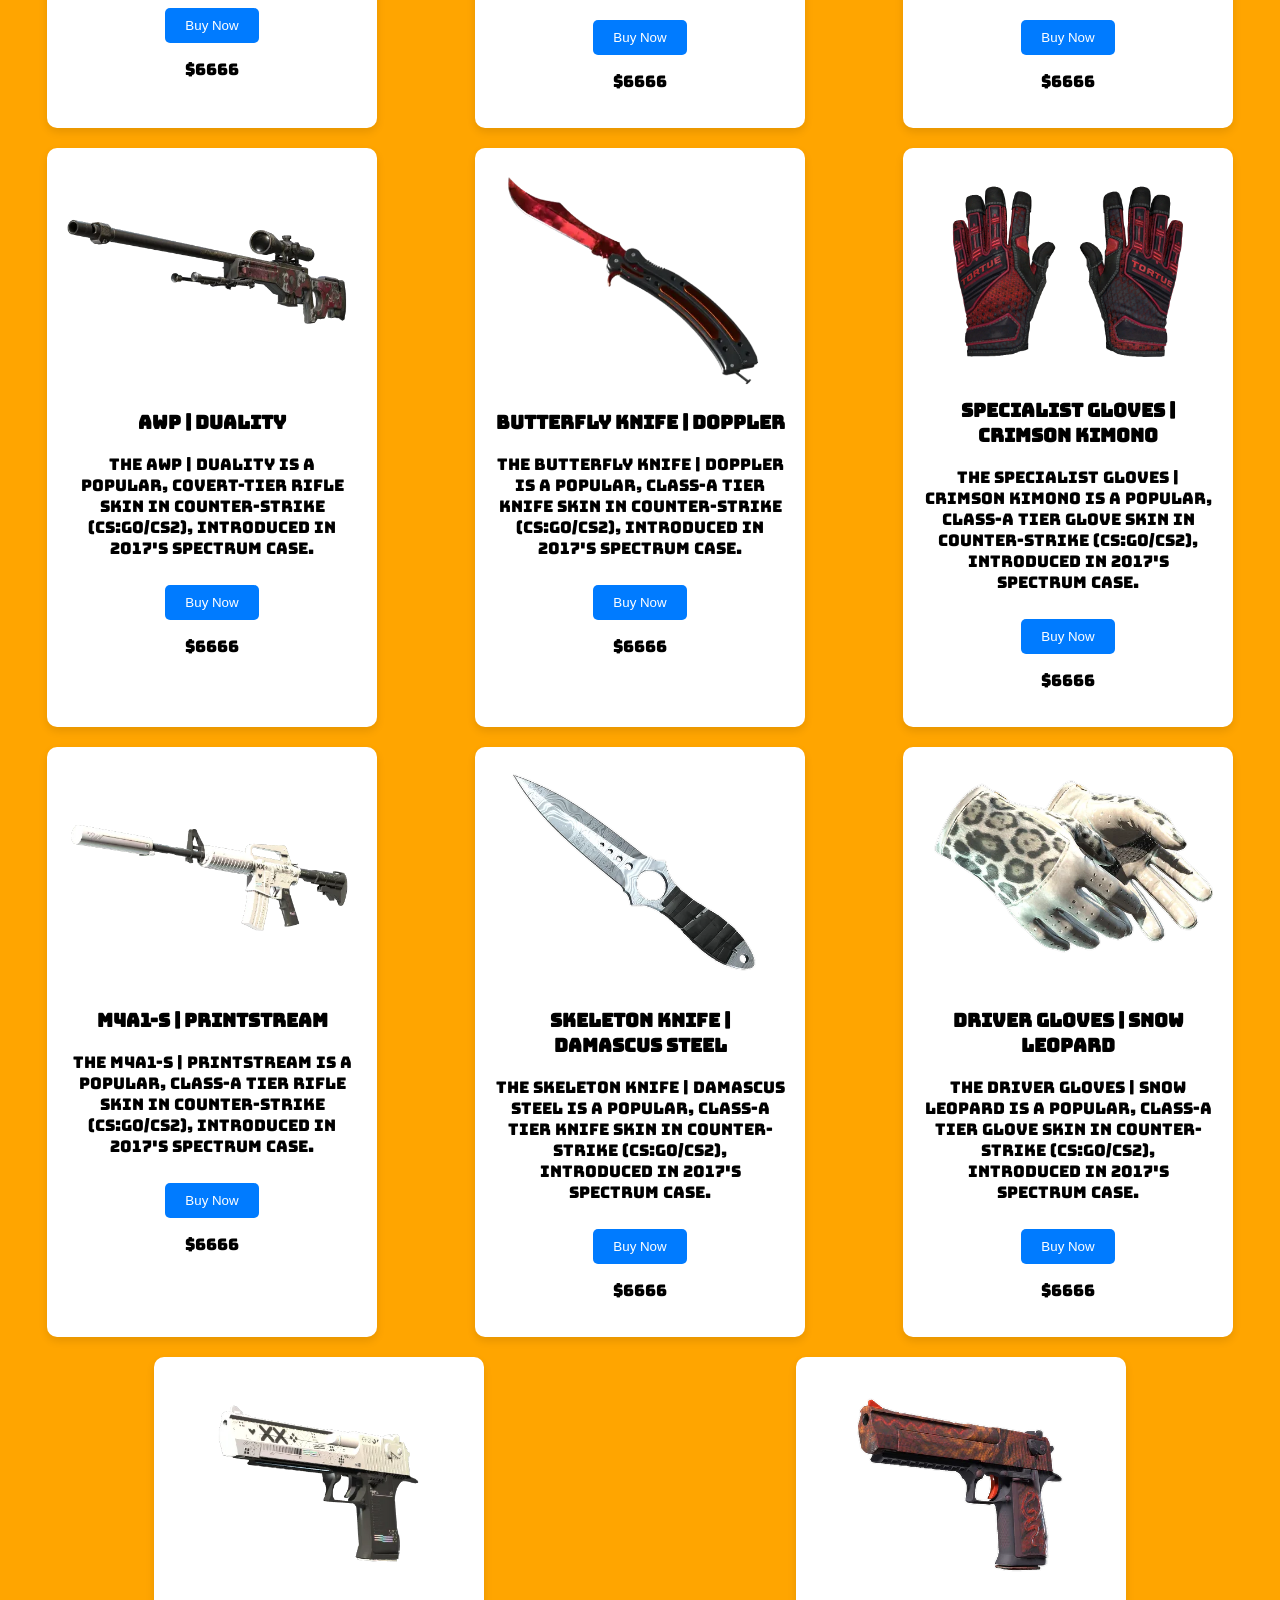
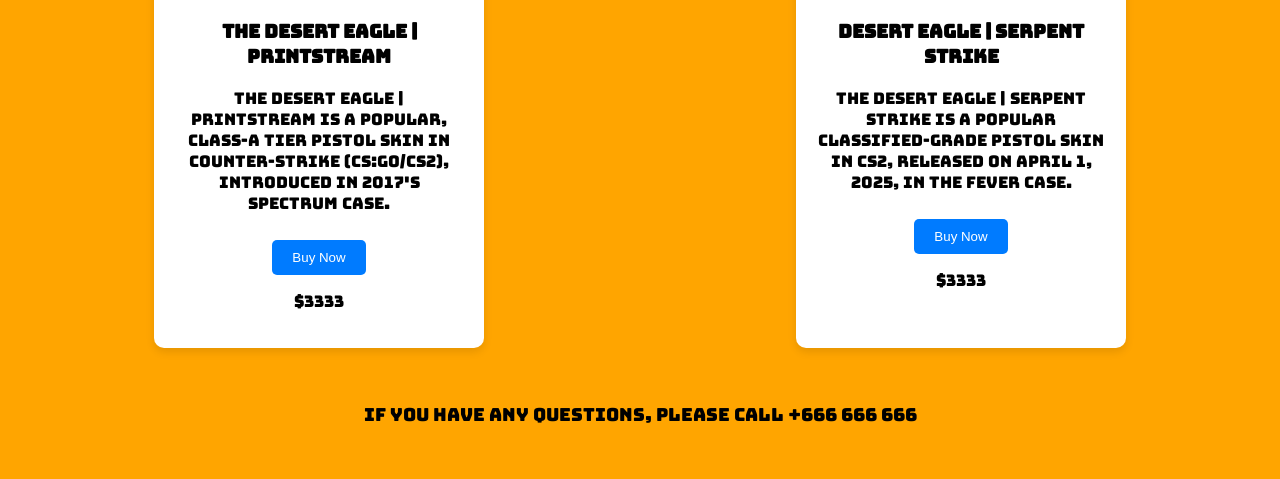
==== commit 15a44445: "feat: init contact and about page" ====
--- a/index.html
+++ b/index.html
@@ -11,10 +11,10 @@
         <img src="./img/cs.png" alt="Logo" class="logo">
         <nav>
             <ul>
-                <li><a href="#">Home</a></li>
-                <li><a href="#">Skins</a></li>
-                <li><a href="#">About</a></li>
-                <li><a href="#">Contact</a></li>
+                <li><a href="index.html">Home</a></li>
+                <li><a href="#skins">Skins</a></li>
+                <li><a href="about.html">About</a></li>
+                <li><a href="contact.html">Contact</a></li>
             </ul>
         </nav>
         <div class="cart-icon" id="cart-icon">
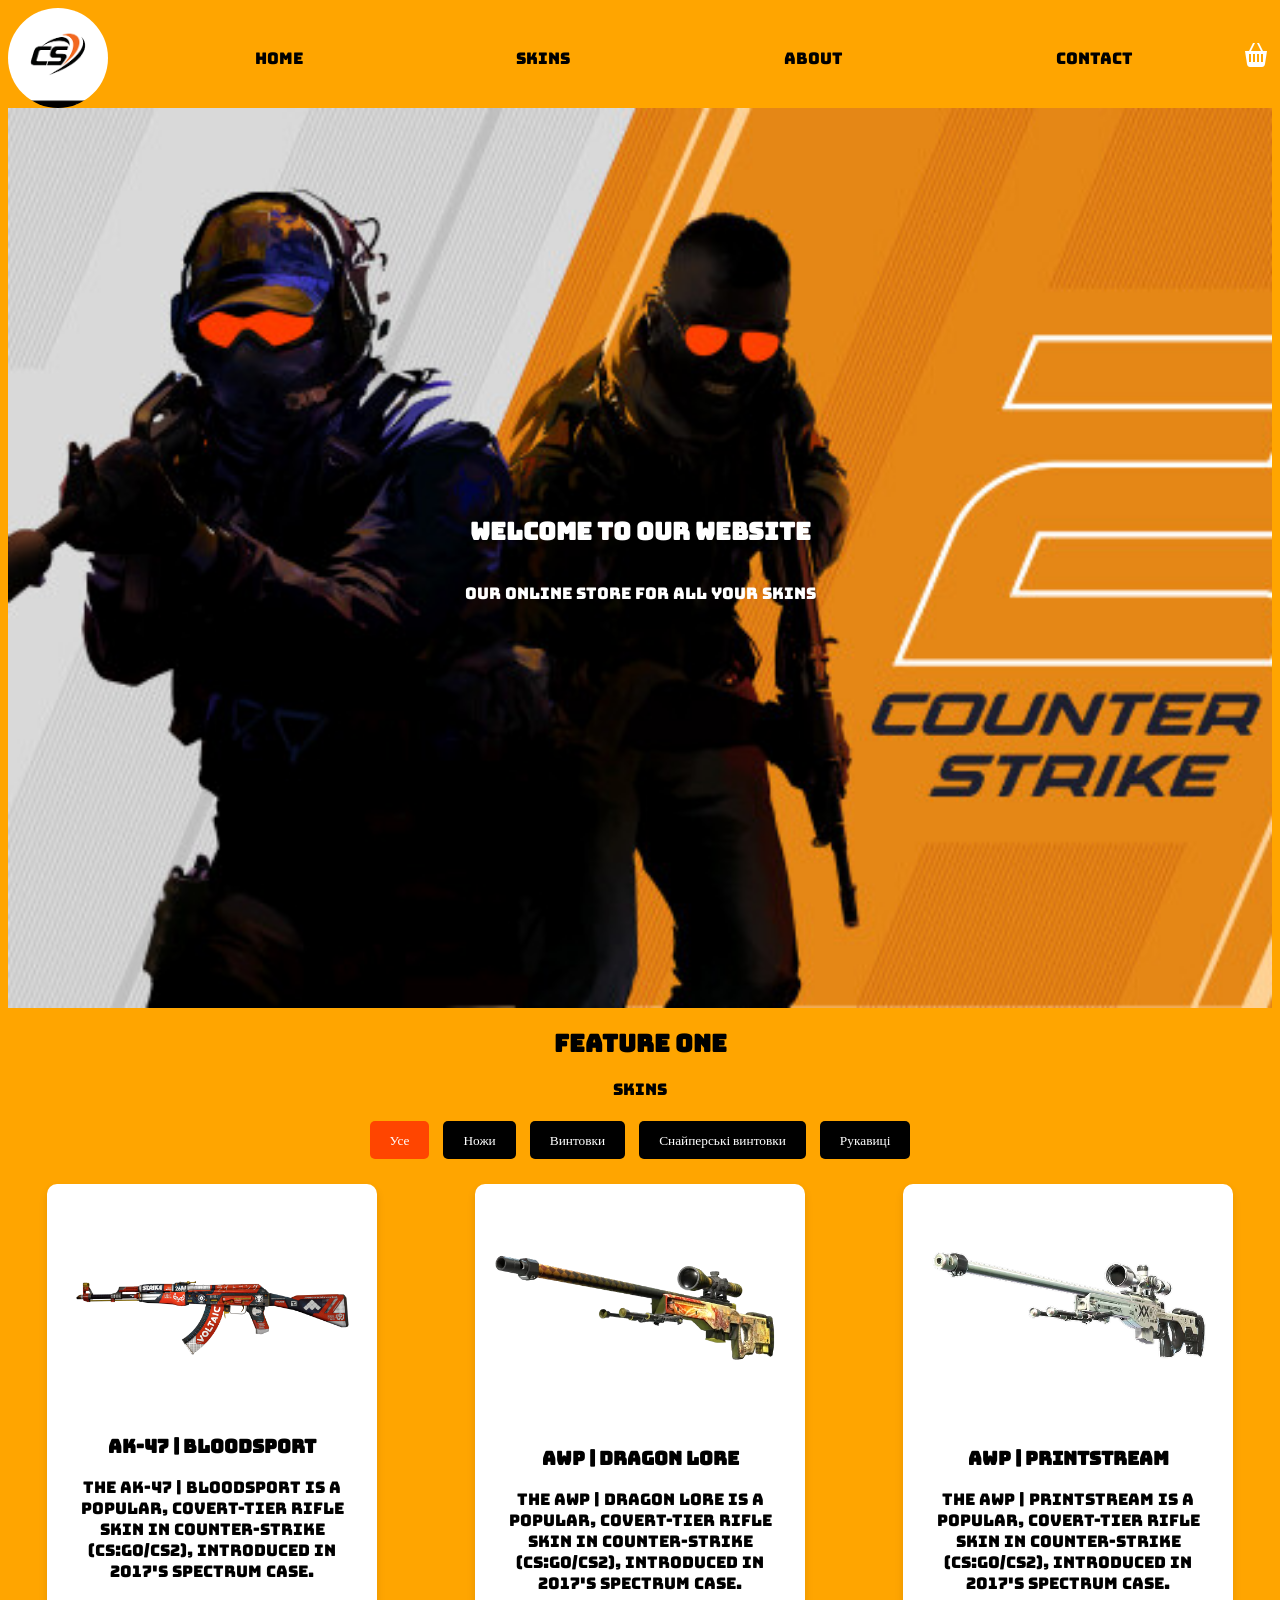
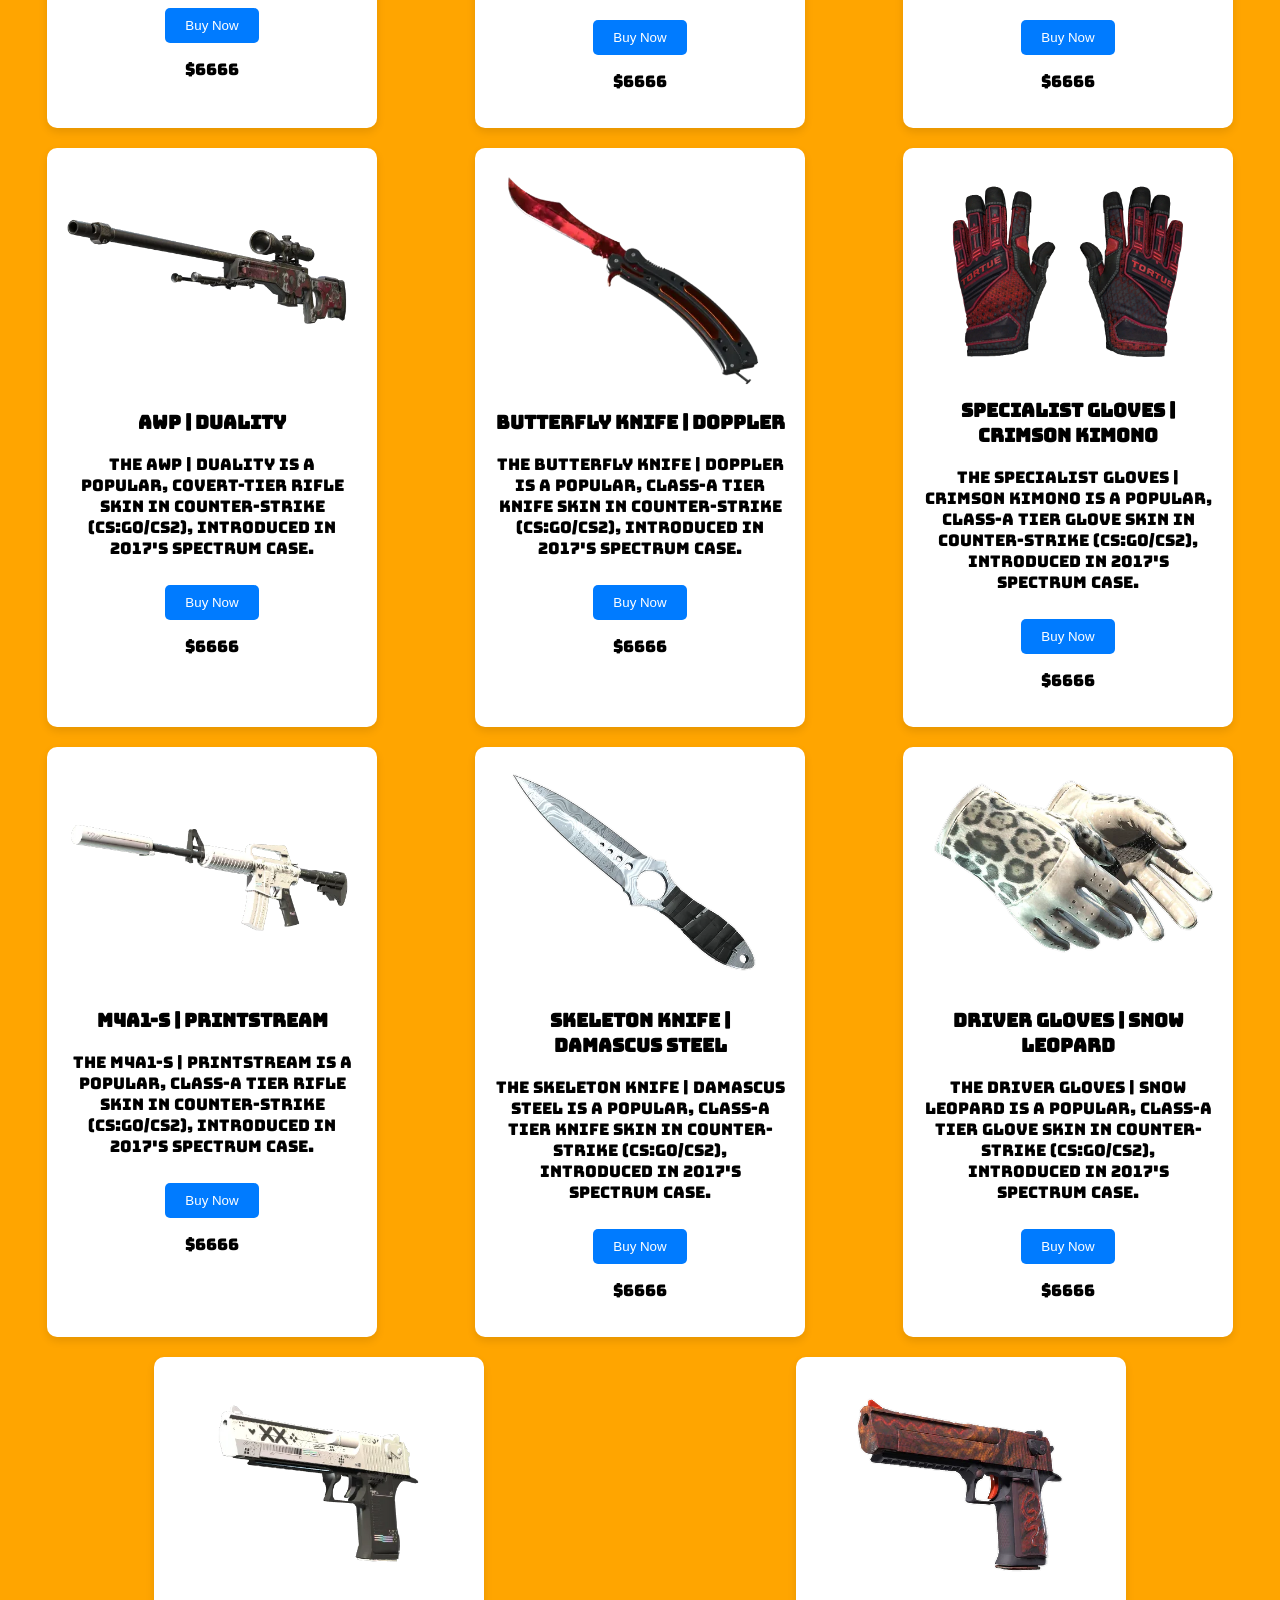
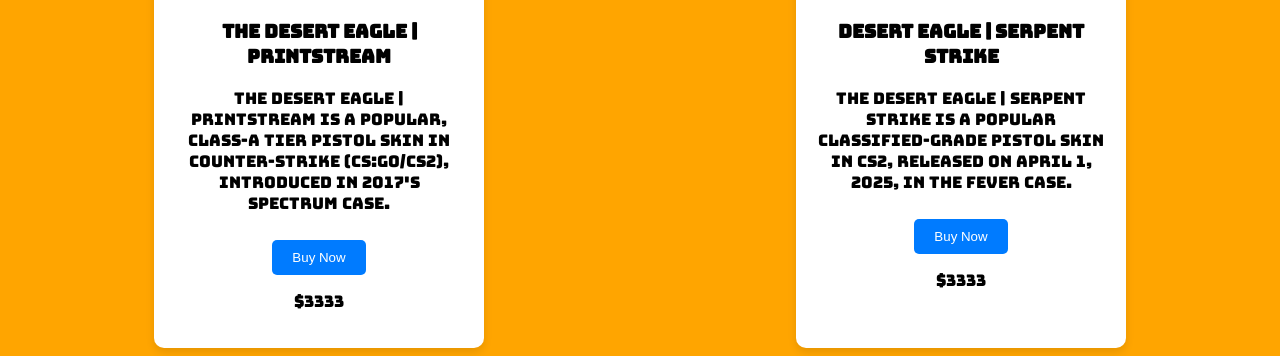
==== commit 08017c8b: "feat: add about and contact pages with styling" ====
--- a/index.html
+++ b/index.html
@@ -35,9 +35,13 @@
     </header>
     <main>
         <aside class="cart-modal">
+            
+             <span class="btn-close">X</span>
               <div class="cart-buttons">
                 <button id="btn-clear" class="sell-btn">Очистити кошик</button>
                 <button id="btn-buy" class="buy-btn">Оформити замовлення</button>
+                
+              </div>    
             </div>
             <h2>Ваші товари</h2>
             <ul class="cart-items"></ul>
@@ -53,7 +57,7 @@
         <section class="features">
             <div class="feature">
                 <h2>Feature One</h2>
-                <p>Skins</p>
+                <p id="skins">Skins</p>
             </div>
             <div class="filter-buttons">
                 <button data-filter="all" class="filter-btn active">Усе</button>
@@ -67,7 +71,6 @@
 
             </div>
 
-            <p class="contact-info">if you have any questions, please call +666 666 666</p>
             <script src="script.js"></script>
 </body>
 </html>
--- a/style.css
+++ b/style.css
@@ -145,4 +145,14 @@
     top: 0;
     z-index: 100;
     background-color: orange;
+}
+
+.btn-close {
+    background-color: transparent;
+    color: black;
+    border: none;
+    font-size: 20px;
+    cursor: pointer;
+    text-align: left;
+    display: block;
 }
